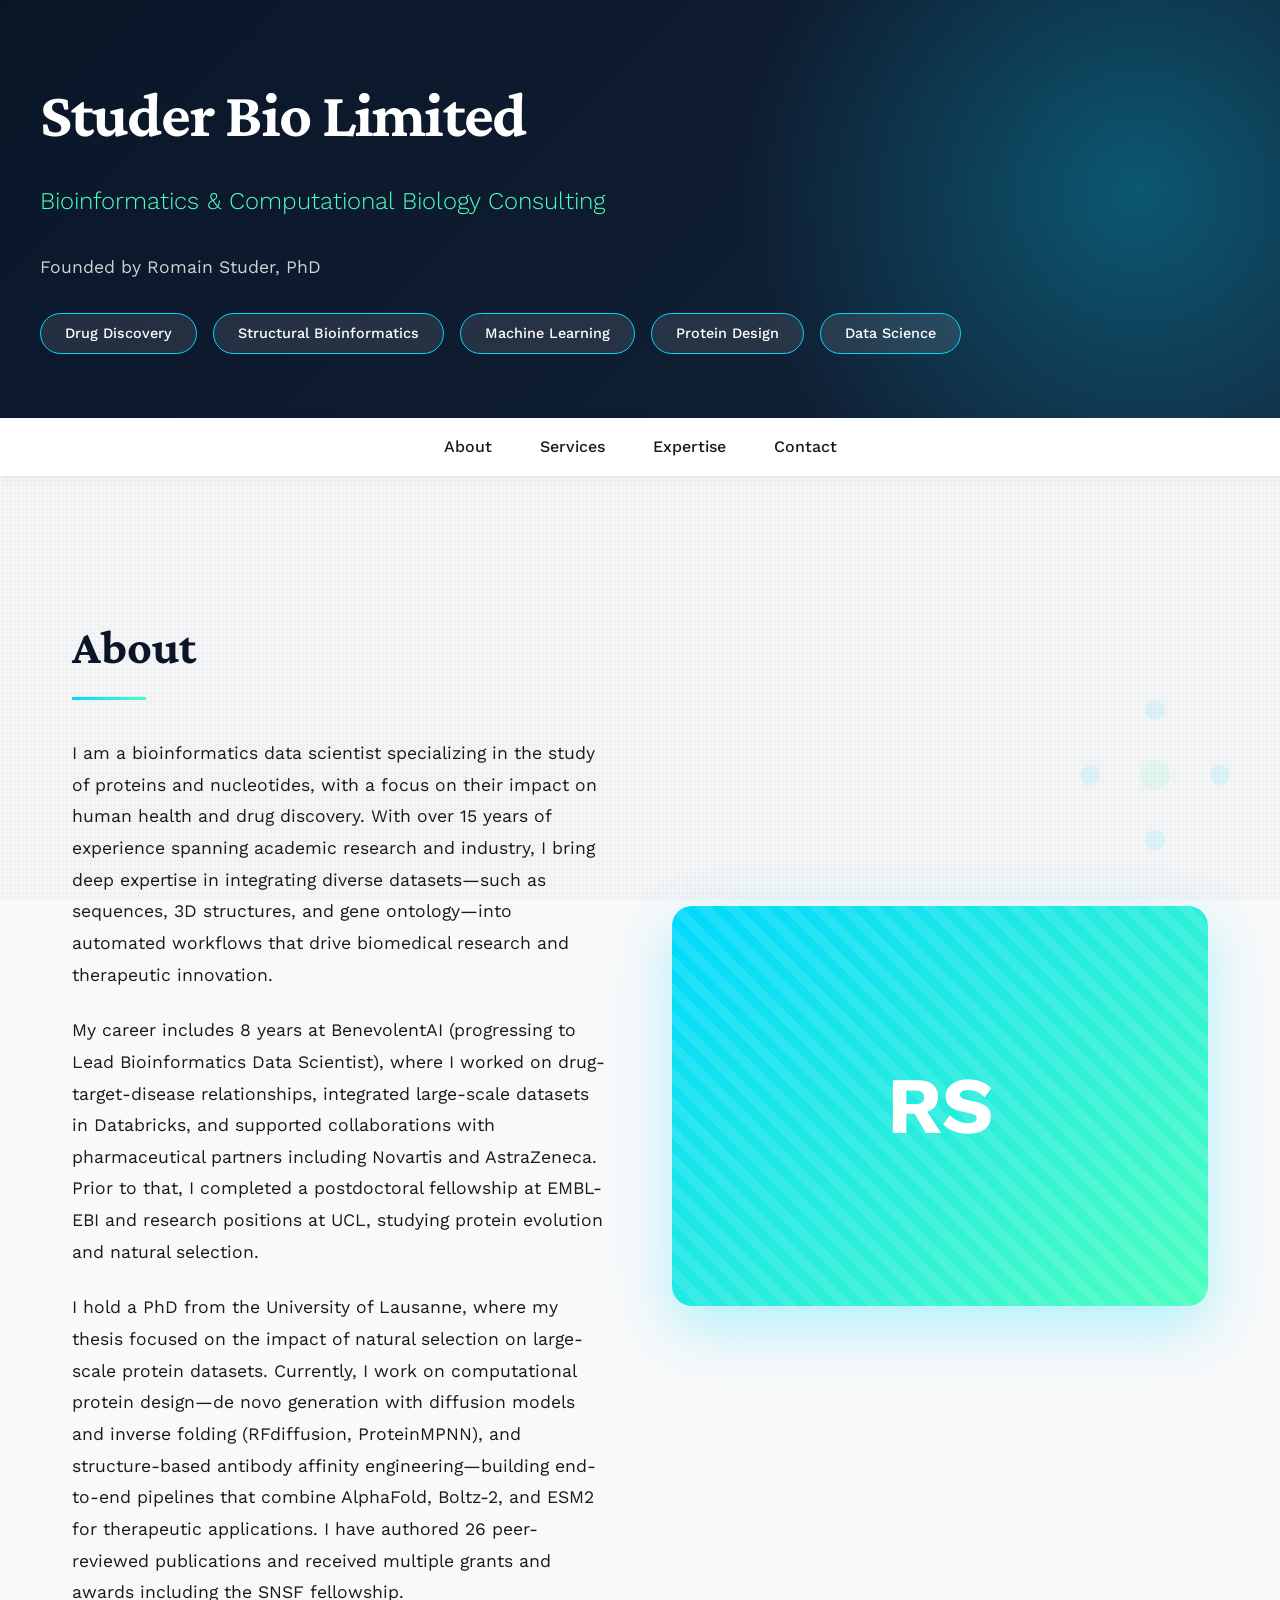
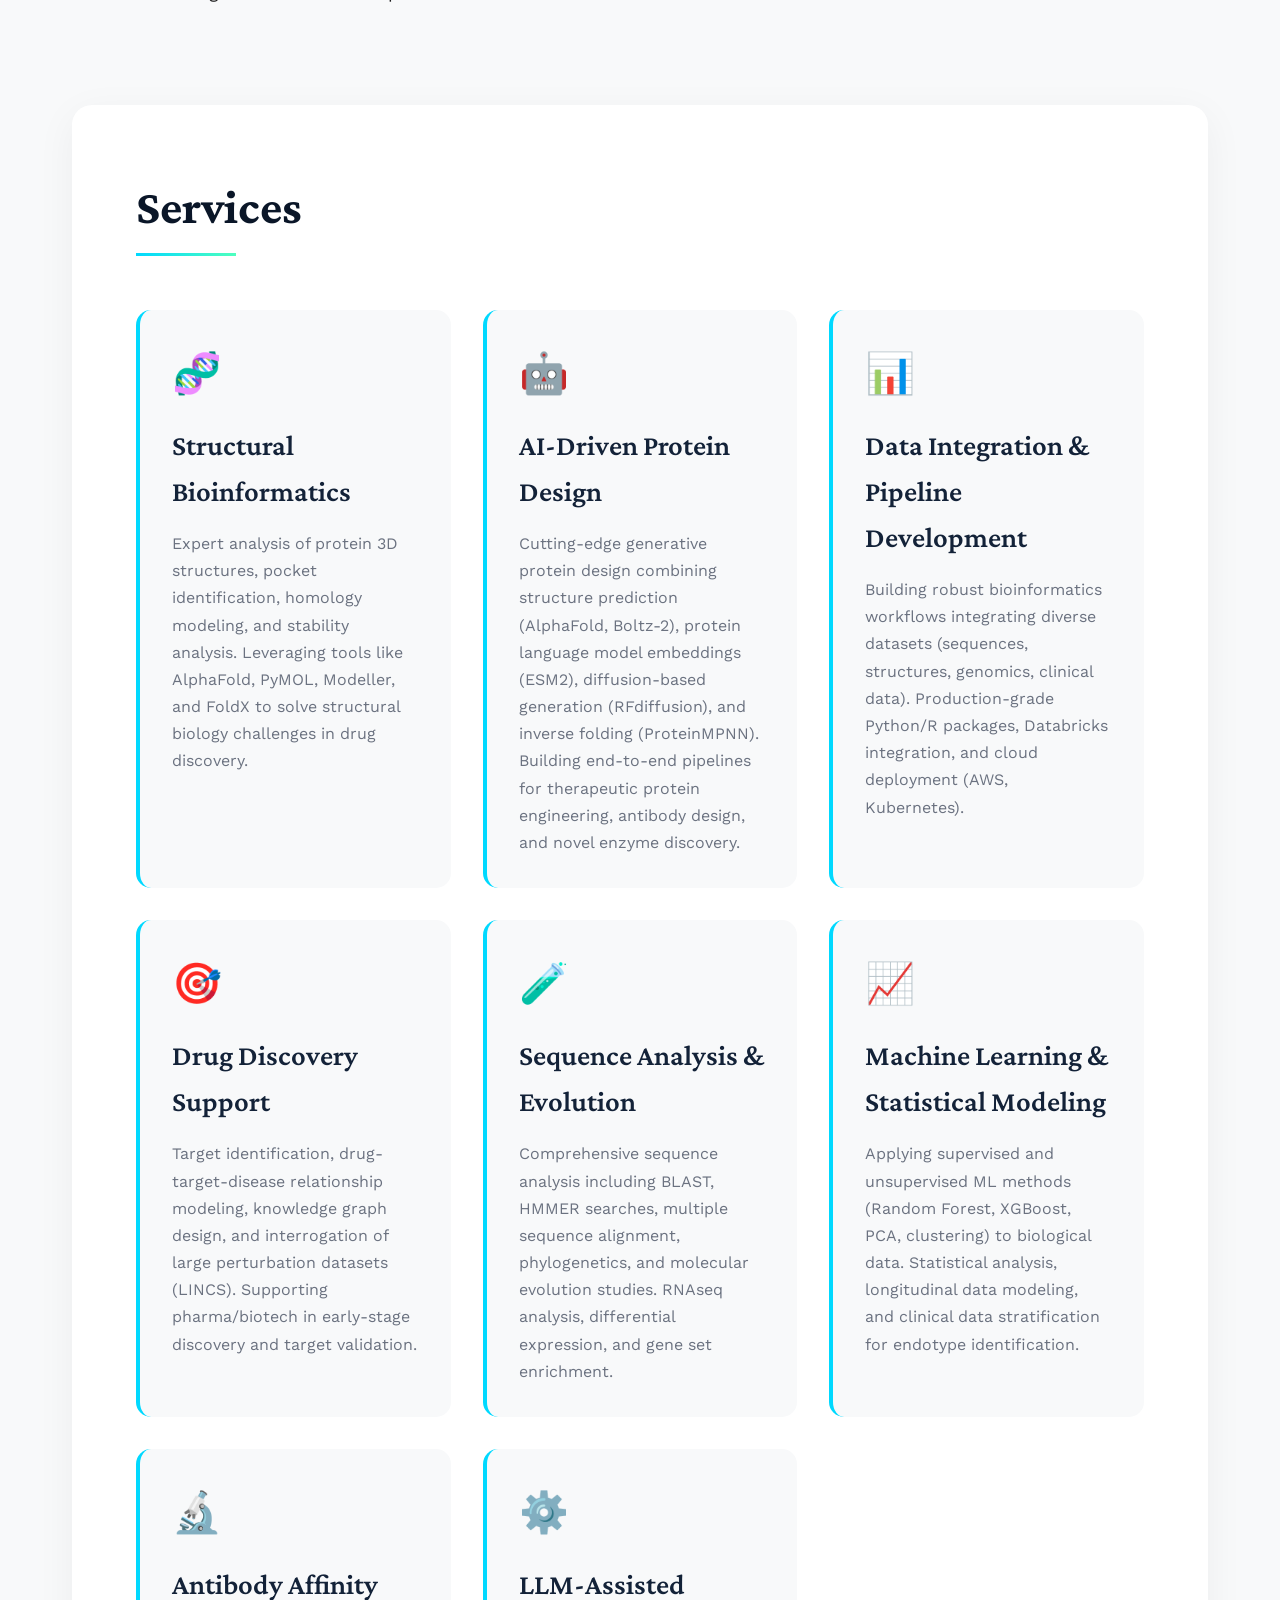
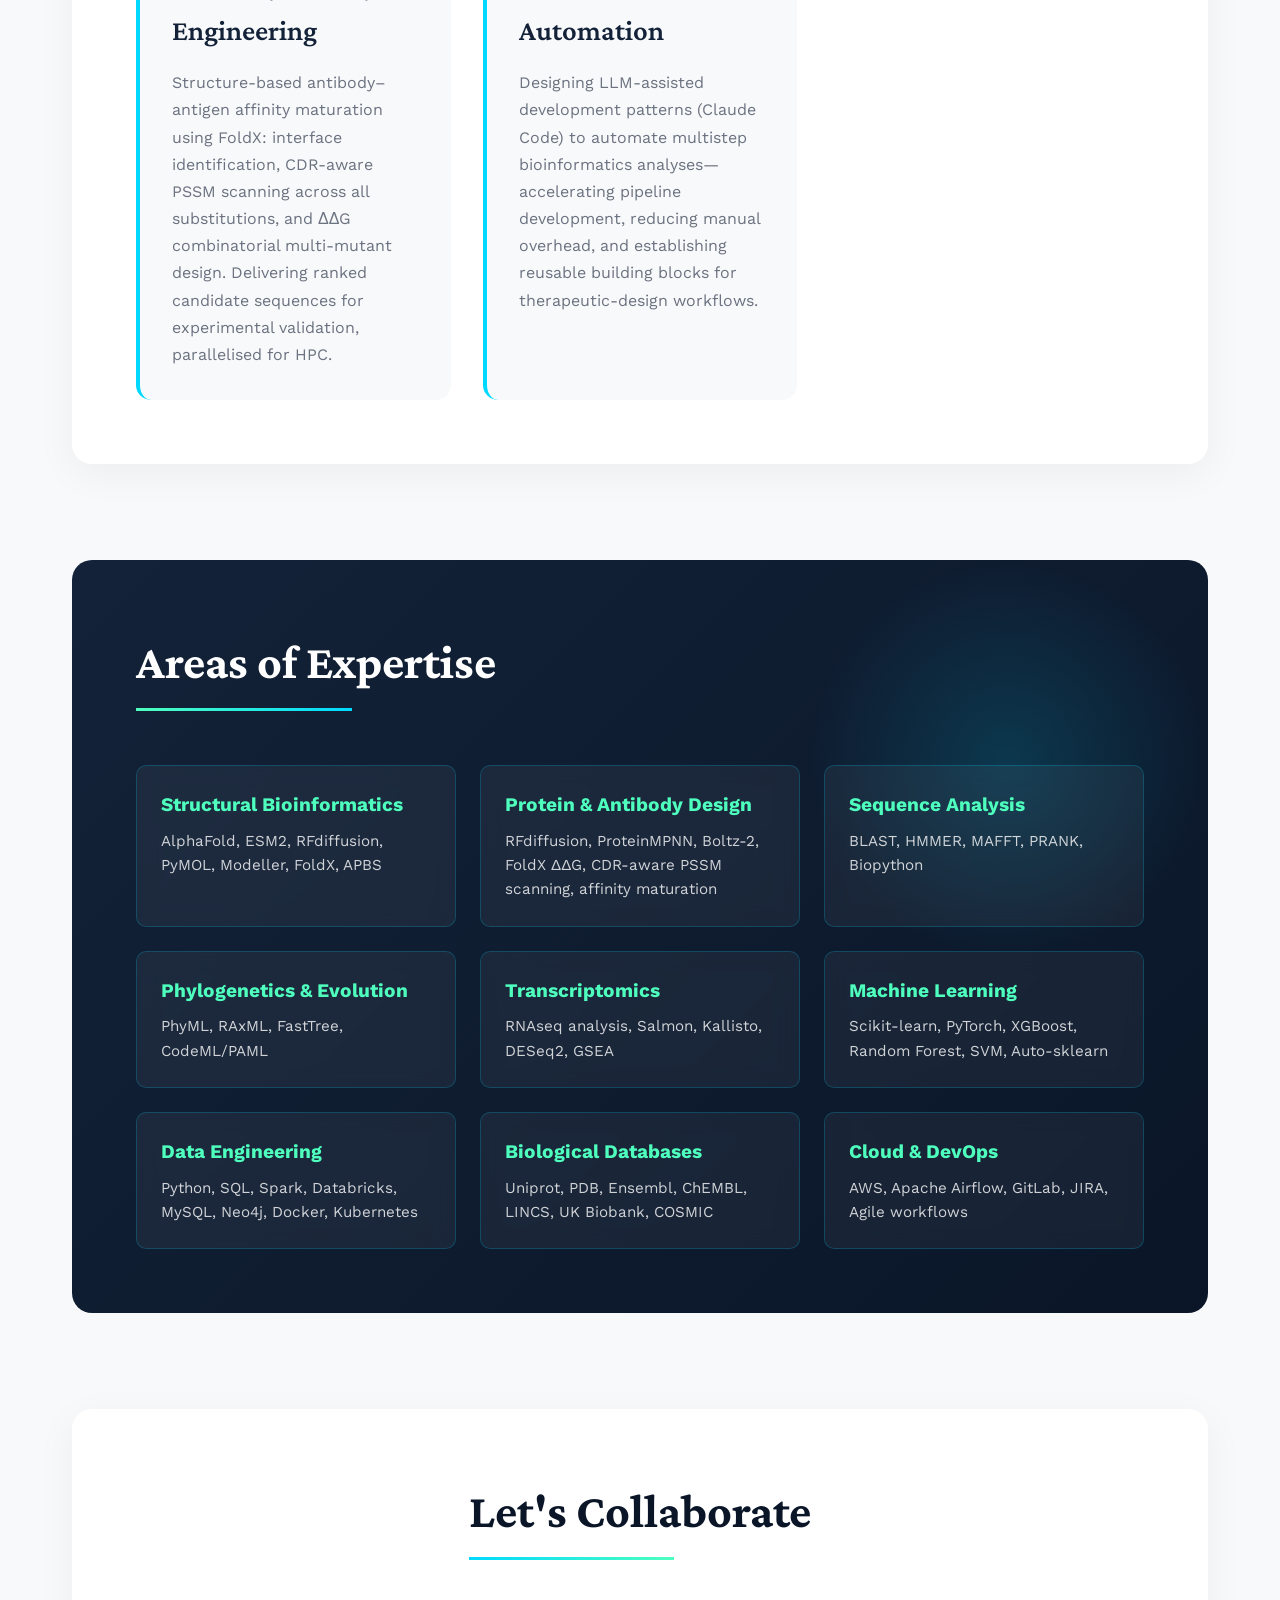
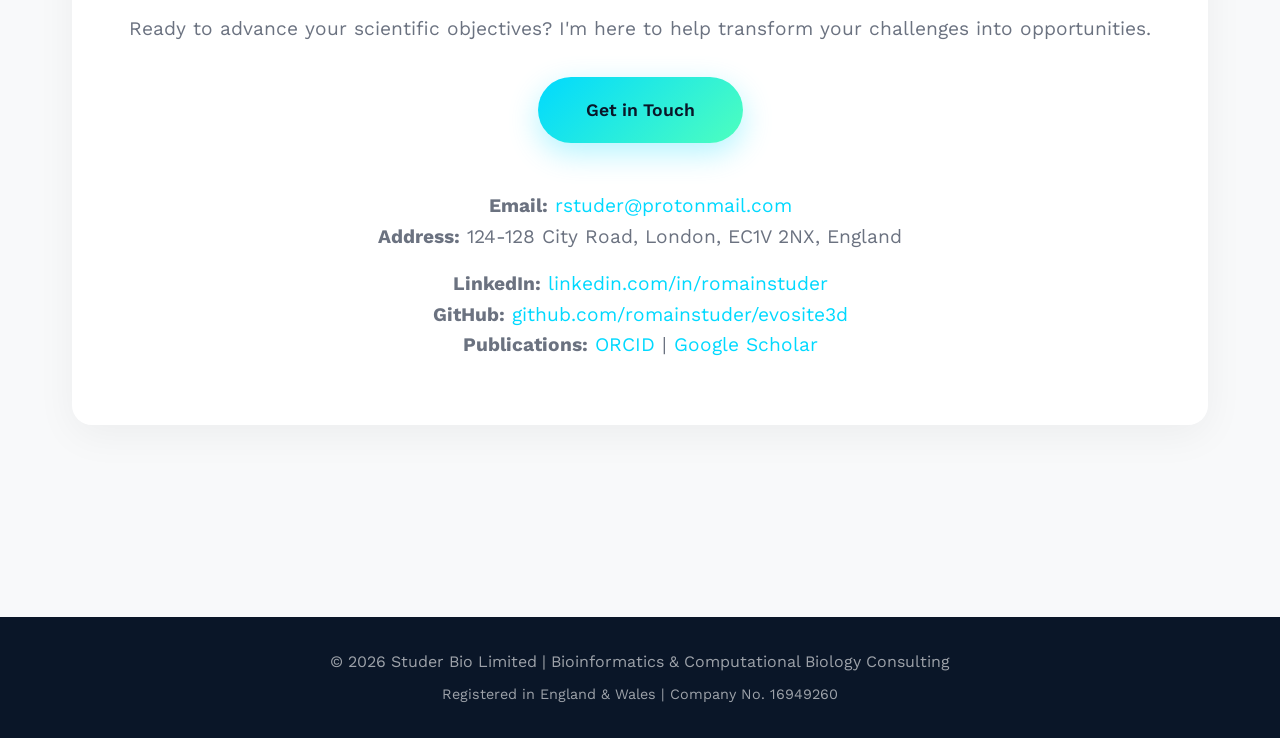
==== index.html @ c6177811 "add files" ====
<!DOCTYPE html>
<html lang="en">
<head>
    <meta charset="UTF-8">
    <meta name="viewport" content="width=device-width, initial-scale=1.0">
    <title>Studer Bio Limited - Bioinformatics & Computational Biology Consulting</title>
    <link href="https://fonts.googleapis.com/css2?family=Crimson+Pro:wght@400;600;700&family=Work+Sans:wght@300;400;500;600&display=swap" rel="stylesheet">
    <link rel="stylesheet" href="styles.css">
</head>
<body>
    <div class="bg-pattern"></div>
    
    <header>
        <div class="header-content">
            <h1>Studer Bio Limited</h1>
            <p class="tagline">Bioinformatics & Computational Biology Consulting</p>
            <p style="font-size: 1.1rem; color: rgba(255, 255, 255, 0.8); margin-top: 0.5rem;">Founded by Romain Studer, PhD</p>
            <div class="domains">
                <span class="domain-tag">Drug Discovery</span>
                <span class="domain-tag">Structural Bioinformatics</span>
                <span class="domain-tag">Machine Learning</span>
                <span class="domain-tag">Protein Design</span>
                <span class="domain-tag">Data Science</span>
            </div>
        </div>
    </header>

    <nav>
        <ul>
            <li><a href="#about">About</a></li>
            <li><a href="#services">Services</a></li>
            <li><a href="#expertise">Expertise</a></li>
            <li><a href="#contact">Contact</a></li>
        </ul>
    </nav>

    <main>
        <section id="about">
            <div class="about-text">
                <h2>About</h2>
                <p style="margin-top: 2rem;">
                    I am a bioinformatics data scientist specializing in the study of proteins and nucleotides, with a focus on their impact on human health and drug discovery. With over 15 years of experience spanning academic research and industry, I bring deep expertise in integrating diverse datasets—such as sequences, 3D structures, and gene ontology—into automated workflows that drive biomedical research and therapeutic innovation.
                </p>
                <p style="margin-top: 1.5rem;">
                    My career includes 8 years at BenevolentAI (progressing to Lead Bioinformatics Data Scientist), where I worked on drug-target-disease relationships, integrated large-scale datasets in Databricks, and supported collaborations with pharmaceutical partners including Novartis and AstraZeneca. Prior to that, I completed a postdoctoral fellowship at EMBL-EBI and research positions at UCL, studying protein evolution and natural selection.
                </p>
                <p style="margin-top: 1.5rem;">
                    I hold a PhD from the University of Lausanne, where my thesis focused on the impact of natural selection on large-scale protein datasets. Currently, I work on computational protein design—de novo generation with diffusion models and inverse folding (RFdiffusion, ProteinMPNN), and structure-based antibody affinity engineering—building end-to-end pipelines that combine AlphaFold, Boltz-2, and ESM2 for therapeutic applications. I have authored 26 peer-reviewed publications and received multiple grants and awards including the SNSF fellowship.
                </p>
            </div>
            <div class="about-image">
                <span style="position: relative; z-index: 1;">RS</span>
            </div>
        </section>

        <section id="services">
            <h2>Services</h2>
            <div class="services-grid">
                <div class="service-card">
                    <div class="service-icon">🧬</div>
                    <h3>Structural Bioinformatics</h3>
                    <p>Expert analysis of protein 3D structures, pocket identification, homology modeling, and stability analysis. Leveraging tools like AlphaFold, PyMOL, Modeller, and FoldX to solve structural biology challenges in drug discovery.</p>
                </div>
                <div class="service-card">
                    <div class="service-icon">🤖</div>
                    <h3>AI-Driven Protein Design</h3>
                    <p>Cutting-edge generative protein design combining structure prediction (AlphaFold, Boltz-2), protein language model embeddings (ESM2), diffusion-based generation (RFdiffusion), and inverse folding (ProteinMPNN). Building end-to-end pipelines for therapeutic protein engineering, antibody design, and novel enzyme discovery.</p>
                </div>
                <div class="service-card">
                    <div class="service-icon">📊</div>
                    <h3>Data Integration & Pipeline Development</h3>
                    <p>Building robust bioinformatics workflows integrating diverse datasets (sequences, structures, genomics, clinical data). Production-grade Python/R packages, Databricks integration, and cloud deployment (AWS, Kubernetes).</p>
                </div>
                <div class="service-card">
                    <div class="service-icon">🎯</div>
                    <h3>Drug Discovery Support</h3>
                    <p>Target identification, drug-target-disease relationship modeling, knowledge graph design, and interrogation of large perturbation datasets (LINCS). Supporting pharma/biotech in early-stage discovery and target validation.</p>
                </div>
                <div class="service-card">
                    <div class="service-icon">🧪</div>
                    <h3>Sequence Analysis & Evolution</h3>
                    <p>Comprehensive sequence analysis including BLAST, HMMER searches, multiple sequence alignment, phylogenetics, and molecular evolution studies. RNAseq analysis, differential expression, and gene set enrichment.</p>
                </div>
                <div class="service-card">
                    <div class="service-icon">📈</div>
                    <h3>Machine Learning & Statistical Modeling</h3>
                    <p>Applying supervised and unsupervised ML methods (Random Forest, XGBoost, PCA, clustering) to biological data. Statistical analysis, longitudinal data modeling, and clinical data stratification for endotype identification.</p>
                </div>
                <div class="service-card">
                    <div class="service-icon">🔬</div>
                    <h3>Antibody Affinity Engineering</h3>
                    <p>Structure-based antibody–antigen affinity maturation using FoldX: interface identification, CDR-aware PSSM scanning across all substitutions, and ΔΔG combinatorial multi-mutant design. Delivering ranked candidate sequences for experimental validation, parallelised for HPC.</p>
                </div>
                <div class="service-card">
                    <div class="service-icon">⚙️</div>
                    <h3>LLM-Assisted Automation</h3>
                    <p>Designing LLM-assisted development patterns (Claude Code) to automate multistep bioinformatics analyses—accelerating pipeline development, reducing manual overhead, and establishing reusable building blocks for therapeutic-design workflows.</p>
                </div>
            </div>
        </section>

        <section id="expertise">
            <div class="expertise-content">
                <h2>Areas of Expertise</h2>
                <div class="expertise-list">
                    <div class="expertise-item">
                        <h4>Structural Bioinformatics</h4>
                        <p>AlphaFold, ESM2, RFdiffusion, PyMOL, Modeller, FoldX, APBS</p>
                    </div>
                    <div class="expertise-item">
                        <h4>Protein & Antibody Design</h4>
                        <p>RFdiffusion, ProteinMPNN, Boltz-2, FoldX ΔΔG, CDR-aware PSSM scanning, affinity maturation</p>
                    </div>
                    <div class="expertise-item">
                        <h4>Sequence Analysis</h4>
                        <p>BLAST, HMMER, MAFFT, PRANK, Biopython</p>
                    </div>
                    <div class="expertise-item">
                        <h4>Phylogenetics & Evolution</h4>
                        <p>PhyML, RAxML, FastTree, CodeML/PAML</p>
                    </div>
                    <div class="expertise-item">
                        <h4>Transcriptomics</h4>
                        <p>RNAseq analysis, Salmon, Kallisto, DESeq2, GSEA</p>
                    </div>
                    <div class="expertise-item">
                        <h4>Machine Learning</h4>
                        <p>Scikit-learn, PyTorch, XGBoost, Random Forest, SVM, Auto-sklearn</p>
                    </div>
                    <div class="expertise-item">
                        <h4>Data Engineering</h4>
                        <p>Python, SQL, Spark, Databricks, MySQL, Neo4j, Docker, Kubernetes</p>
                    </div>
                    <div class="expertise-item">
                        <h4>Biological Databases</h4>
                        <p>Uniprot, PDB, Ensembl, ChEMBL, LINCS, UK Biobank, COSMIC</p>
                    </div>
                    <div class="expertise-item">
                        <h4>Cloud & DevOps</h4>
                        <p>AWS, Apache Airflow, GitLab, JIRA, Agile workflows</p>
                    </div>
                </div>
            </div>
        </section>

        <section id="contact">
            <h2>Let's Collaborate</h2>
            <p class="contact-info">
                Ready to advance your scientific objectives? I'm here to help transform your challenges into opportunities.
            </p>
            <a href="mailto:rstuder@protonmail.com" class="contact-button">Get in Touch</a>
            <div class="contact-info" style="margin-top: 3rem;">
                <p><strong>Email:</strong> <a href="mailto:rstuder@protonmail.com" style="color: var(--cyan); text-decoration: none;">rstuder@protonmail.com</a></p>
                <p><strong>Address:</strong> 124-128 City Road, London, EC1V 2NX, England</p>
                <p style="margin-top: 1rem;"><strong>LinkedIn:</strong> <a href="https://www.linkedin.com/in/romainstuder" style="color: var(--cyan); text-decoration: none;">linkedin.com/in/romainstuder</a></p>
                <p><strong>GitHub:</strong> <a href="https://github.com/romainstuder/evosite3d" style="color: var(--cyan); text-decoration: none;">github.com/romainstuder/evosite3d</a></p>
                <p><strong>Publications:</strong> <a href="https://orcid.org/0000-0003-0687-9848" style="color: var(--cyan); text-decoration: none;">ORCID</a> | <a href="https://scholar.google.com/citations?hl=en&user=i7Z0wHgAAAAJ" style="color: var(--cyan); text-decoration: none;">Google Scholar</a></p>
            </div>
        </section>
    </main>

    <footer>
        <p>&copy; 2026 Studer Bio Limited | Bioinformatics & Computational Biology Consulting</p>
        <p style="margin-top: 0.5rem; font-size: 0.9rem;">Registered in England & Wales | Company No. 16949260</p>
    </footer>

    <div class="molecule">
        <div class="molecule-circle"></div>
        <div class="molecule-circle"></div>
        <div class="molecule-circle"></div>
        <div class="molecule-circle"></div>
        <div class="molecule-circle"></div>
    </div>
</body>
</html>
---- styles.css ----
:root {
    --deep-navy: #0a1628;
    --midnight: #132238;
    --slate: #2d3e52;
    --cyan: #00d9ff;
    --cyan-glow: rgba(0, 217, 255, 0.3);
    --mint: #4effbe;
    --off-white: #f8f9fa;
    --light-gray: #e3e8ed;
    --text-dark: #1a1a1a;
    --text-light: #6b7280;
}

* {
    margin: 0;
    padding: 0;
    box-sizing: border-box;
}

body {
    font-family: 'Work Sans', sans-serif;
    color: var(--text-dark);
    line-height: 1.6;
    overflow-x: hidden;
    background: var(--off-white);
}

/* Animated background pattern */
.bg-pattern {
    position: fixed;
    top: 0;
    left: 0;
    right: 0;
    bottom: 0;
    z-index: -1;
    opacity: 0.03;
    background-image: 
        repeating-linear-gradient(0deg, transparent, transparent 2px, var(--deep-navy) 2px, var(--deep-navy) 4px),
        repeating-linear-gradient(90deg, transparent, transparent 2px, var(--deep-navy) 2px, var(--deep-navy) 4px);
    background-size: 60px 60px;
    animation: patternShift 20s linear infinite;
}

@keyframes patternShift {
    from { transform: translate(0, 0); }
    to { transform: translate(60px, 60px); }
}

/* Header/Hero */
header {
    background: linear-gradient(135deg, var(--deep-navy) 0%, var(--midnight) 100%);
    color: white;
    padding: 4rem 2rem;
    position: relative;
    overflow: hidden;
}

header::before {
    content: '';
    position: absolute;
    top: -50%;
    right: -20%;
    width: 800px;
    height: 800px;
    background: radial-gradient(circle, var(--cyan-glow) 0%, transparent 70%);
    animation: pulse 8s ease-in-out infinite;
}

@keyframes pulse {
    0%, 100% { transform: scale(1); opacity: 0.5; }
    50% { transform: scale(1.2); opacity: 0.8; }
}

.header-content {
    max-width: 1200px;
    margin: 0 auto;
    position: relative;
    z-index: 1;
}

.header-content h1 {
    font-family: 'Crimson Pro', serif;
    font-size: 4rem;
    font-weight: 700;
    margin-bottom: 1rem;
    letter-spacing: -0.02em;
    animation: slideInLeft 1s ease-out;
}

.header-content .tagline {
    font-size: 1.5rem;
    font-weight: 300;
    color: var(--mint);
    margin-bottom: 2rem;
    animation: slideInLeft 1s ease-out 0.2s backwards;
}

.header-content .domains {
    display: flex;
    flex-wrap: wrap;
    gap: 1rem;
    margin-top: 2rem;
    animation: slideInLeft 1s ease-out 0.4s backwards;
}

.domain-tag {
    padding: 0.5rem 1.5rem;
    background: rgba(255, 255, 255, 0.1);
    border: 1px solid var(--cyan);
    border-radius: 30px;
    font-size: 0.9rem;
    font-weight: 500;
    backdrop-filter: blur(10px);
    transition: all 0.3s ease;
}

.domain-tag:hover {
    background: var(--cyan);
    color: var(--deep-navy);
    transform: translateY(-2px);
    box-shadow: 0 4px 20px var(--cyan-glow);
}

@keyframes slideInLeft {
    from {
        opacity: 0;
        transform: translateX(-50px);
    }
    to {
        opacity: 1;
        transform: translateX(0);
    }
}

/* Navigation */
nav {
    background: white;
    padding: 1rem 2rem;
    box-shadow: 0 2px 10px rgba(0, 0, 0, 0.05);
    position: sticky;
    top: 0;
    z-index: 100;
}

nav ul {
    list-style: none;
    display: flex;
    justify-content: center;
    gap: 3rem;
    max-width: 1200px;
    margin: 0 auto;
}

nav a {
    text-decoration: none;
    color: var(--text-dark);
    font-weight: 500;
    font-size: 1rem;
    position: relative;
    transition: color 0.3s ease;
}

nav a::after {
    content: '';
    position: absolute;
    bottom: -5px;
    left: 0;
    width: 0;
    height: 2px;
    background: var(--cyan);
    transition: width 0.3s ease;
}

nav a:hover {
    color: var(--cyan);
}

nav a:hover::after {
    width: 100%;
}

/* Main Content */
main {
    max-width: 1200px;
    margin: 0 auto;
    padding: 2rem;
}

section {
    margin: 6rem 0;
    opacity: 0;
    animation: fadeInUp 0.8s ease-out forwards;
}

section:nth-child(1) { animation-delay: 0.1s; }
section:nth-child(2) { animation-delay: 0.2s; }
section:nth-child(3) { animation-delay: 0.3s; }
section:nth-child(4) { animation-delay: 0.4s; }

@keyframes fadeInUp {
    from {
        opacity: 0;
        transform: translateY(30px);
    }
    to {
        opacity: 1;
        transform: translateY(0);
    }
}

h2 {
    font-family: 'Crimson Pro', serif;
    font-size: 3rem;
    font-weight: 700;
    margin-bottom: 1rem;
    color: var(--deep-navy);
    position: relative;
    display: inline-block;
}

h2::after {
    content: '';
    position: absolute;
    bottom: -10px;
    left: 0;
    width: 60%;
    height: 3px;
    background: linear-gradient(90deg, var(--cyan), var(--mint));
}

h3 {
    font-family: 'Crimson Pro', serif;
    font-size: 1.8rem;
    font-weight: 600;
    margin-bottom: 0.5rem;
    color: var(--midnight);
}

/* About Section */
#about {
    display: grid;
    grid-template-columns: 1fr 1fr;
    gap: 4rem;
    align-items: center;
}

.about-text {
    font-size: 1.1rem;
    line-height: 1.8;
    color: var(--text-dark);
}

.about-image {
    background: linear-gradient(135deg, var(--cyan) 0%, var(--mint) 100%);
    height: 400px;
    border-radius: 20px;
    position: relative;
    overflow: hidden;
    display: flex;
    align-items: center;
    justify-content: center;
    font-size: 5rem;
    color: white;
    font-weight: 700;
    box-shadow: 0 20px 60px rgba(0, 217, 255, 0.3);
}

.about-image::before {
    content: '';
    position: absolute;
    top: -50%;
    left: -50%;
    width: 200%;
    height: 200%;
    background: repeating-linear-gradient(
        45deg,
        transparent,
        transparent 10px,
        rgba(255, 255, 255, 0.1) 10px,
        rgba(255, 255, 255, 0.1) 20px
    );
    animation: slidePattern 20s linear infinite;
}

@keyframes slidePattern {
    from { transform: translate(0, 0); }
    to { transform: translate(28.28px, 28.28px); }
}

/* Services Section */
#services {
    background: white;
    padding: 4rem;
    border-radius: 20px;
    box-shadow: 0 10px 40px rgba(0, 0, 0, 0.05);
}

.services-grid {
    display: grid;
    grid-template-columns: repeat(auto-fit, minmax(300px, 1fr));
    gap: 2rem;
    margin-top: 3rem;
}

.service-card {
    padding: 2rem;
    background: var(--off-white);
    border-radius: 15px;
    border-left: 4px solid var(--cyan);
    transition: all 0.3s ease;
    position: relative;
    overflow: hidden;
}

.service-card::before {
    content: '';
    position: absolute;
    top: 0;
    left: 0;
    width: 0;
    height: 100%;
    background: linear-gradient(135deg, var(--cyan) 0%, var(--mint) 100%);
    opacity: 0.05;
    transition: width 0.4s ease;
}

.service-card:hover::before {
    width: 100%;
}

.service-card:hover {
    transform: translateX(10px);
    box-shadow: -10px 10px 30px rgba(0, 217, 255, 0.2);
}

.service-icon {
    font-size: 2.5rem;
    margin-bottom: 1rem;
}

.service-card h3 {
    margin-bottom: 1rem;
}

.service-card p {
    color: var(--text-light);
    line-height: 1.7;
}

/* Expertise Section */
#expertise {
    background: linear-gradient(135deg, var(--midnight) 0%, var(--deep-navy) 100%);
    color: white;
    padding: 4rem;
    border-radius: 20px;
    position: relative;
    overflow: hidden;
}

#expertise::before {
    content: '';
    position: absolute;
    top: 0;
    right: 0;
    width: 400px;
    height: 400px;
    background: radial-gradient(circle, var(--cyan-glow) 0%, transparent 70%);
    opacity: 0.5;
}

#expertise h2 {
    color: white;
}

#expertise h2::after {
    background: linear-gradient(90deg, var(--mint), var(--cyan));
}

.expertise-content {
    position: relative;
    z-index: 1;
}

.expertise-list {
    display: grid;
    grid-template-columns: repeat(auto-fit, minmax(250px, 1fr));
    gap: 1.5rem;
    margin-top: 3rem;
}

.expertise-item {
    padding: 1.5rem;
    background: rgba(255, 255, 255, 0.05);
    border-radius: 10px;
    border: 1px solid rgba(0, 217, 255, 0.2);
    backdrop-filter: blur(10px);
    transition: all 0.3s ease;
}

.expertise-item:hover {
    background: rgba(0, 217, 255, 0.1);
    border-color: var(--cyan);
    transform: translateY(-5px);
}

.expertise-item h4 {
    font-size: 1.2rem;
    margin-bottom: 0.5rem;
    color: var(--mint);
}

.expertise-item p {
    color: rgba(255, 255, 255, 0.8);
    font-size: 0.95rem;
}

/* Contact Section */
#contact {
    text-align: center;
    padding: 4rem 2rem;
    background: white;
    border-radius: 20px;
    box-shadow: 0 10px 40px rgba(0, 0, 0, 0.05);
}

#contact h2 {
    margin-bottom: 2rem;
}

.contact-info {
    font-size: 1.2rem;
    margin-top: 2rem;
    color: var(--text-light);
}

.contact-button {
    display: inline-block;
    margin-top: 2rem;
    padding: 1.2rem 3rem;
    background: linear-gradient(135deg, var(--cyan) 0%, var(--mint) 100%);
    color: var(--deep-navy);
    text-decoration: none;
    font-weight: 600;
    font-size: 1.1rem;
    border-radius: 50px;
    transition: all 0.3s ease;
    box-shadow: 0 10px 30px var(--cyan-glow);
}

.contact-button:hover {
    transform: translateY(-5px);
    box-shadow: 0 15px 40px var(--cyan-glow);
}

/* Footer */
footer {
    background: var(--deep-navy);
    color: white;
    text-align: center;
    padding: 2rem;
    margin-top: 4rem;
}

footer p {
    color: rgba(255, 255, 255, 0.6);
}

/* Responsive */
@media (max-width: 768px) {
    .header-content h1 {
        font-size: 2.5rem;
    }

    .header-content .tagline {
        font-size: 1.2rem;
    }

    #about {
        grid-template-columns: 1fr;
    }

    h2 {
        font-size: 2rem;
    }

    nav ul {
        gap: 1.5rem;
        flex-wrap: wrap;
    }

    .services-grid {
        grid-template-columns: 1fr;
    }
}

/* Decorative molecular structure */
.molecule {
    position: fixed;
    bottom: 50px;
    right: 50px;
    width: 150px;
    height: 150px;
    opacity: 0.1;
    z-index: -1;
    animation: rotate 20s linear infinite;
}

@keyframes rotate {
    from { transform: rotate(0deg); }
    to { transform: rotate(360deg); }
}

.molecule-circle {
    position: absolute;
    width: 20px;
    height: 20px;
    background: var(--cyan);
    border-radius: 50%;
}

.molecule-circle:nth-child(1) { top: 0; left: 50%; transform: translateX(-50%); }
.molecule-circle:nth-child(2) { bottom: 0; left: 50%; transform: translateX(-50%); }
.molecule-circle:nth-child(3) { top: 50%; left: 0; transform: translateY(-50%); }
.molecule-circle:nth-child(4) { top: 50%; right: 0; transform: translateY(-50%); }
.molecule-circle:nth-child(5) { top: 50%; left: 50%; transform: translate(-50%, -50%); width: 30px; height: 30px; background: var(--mint); }
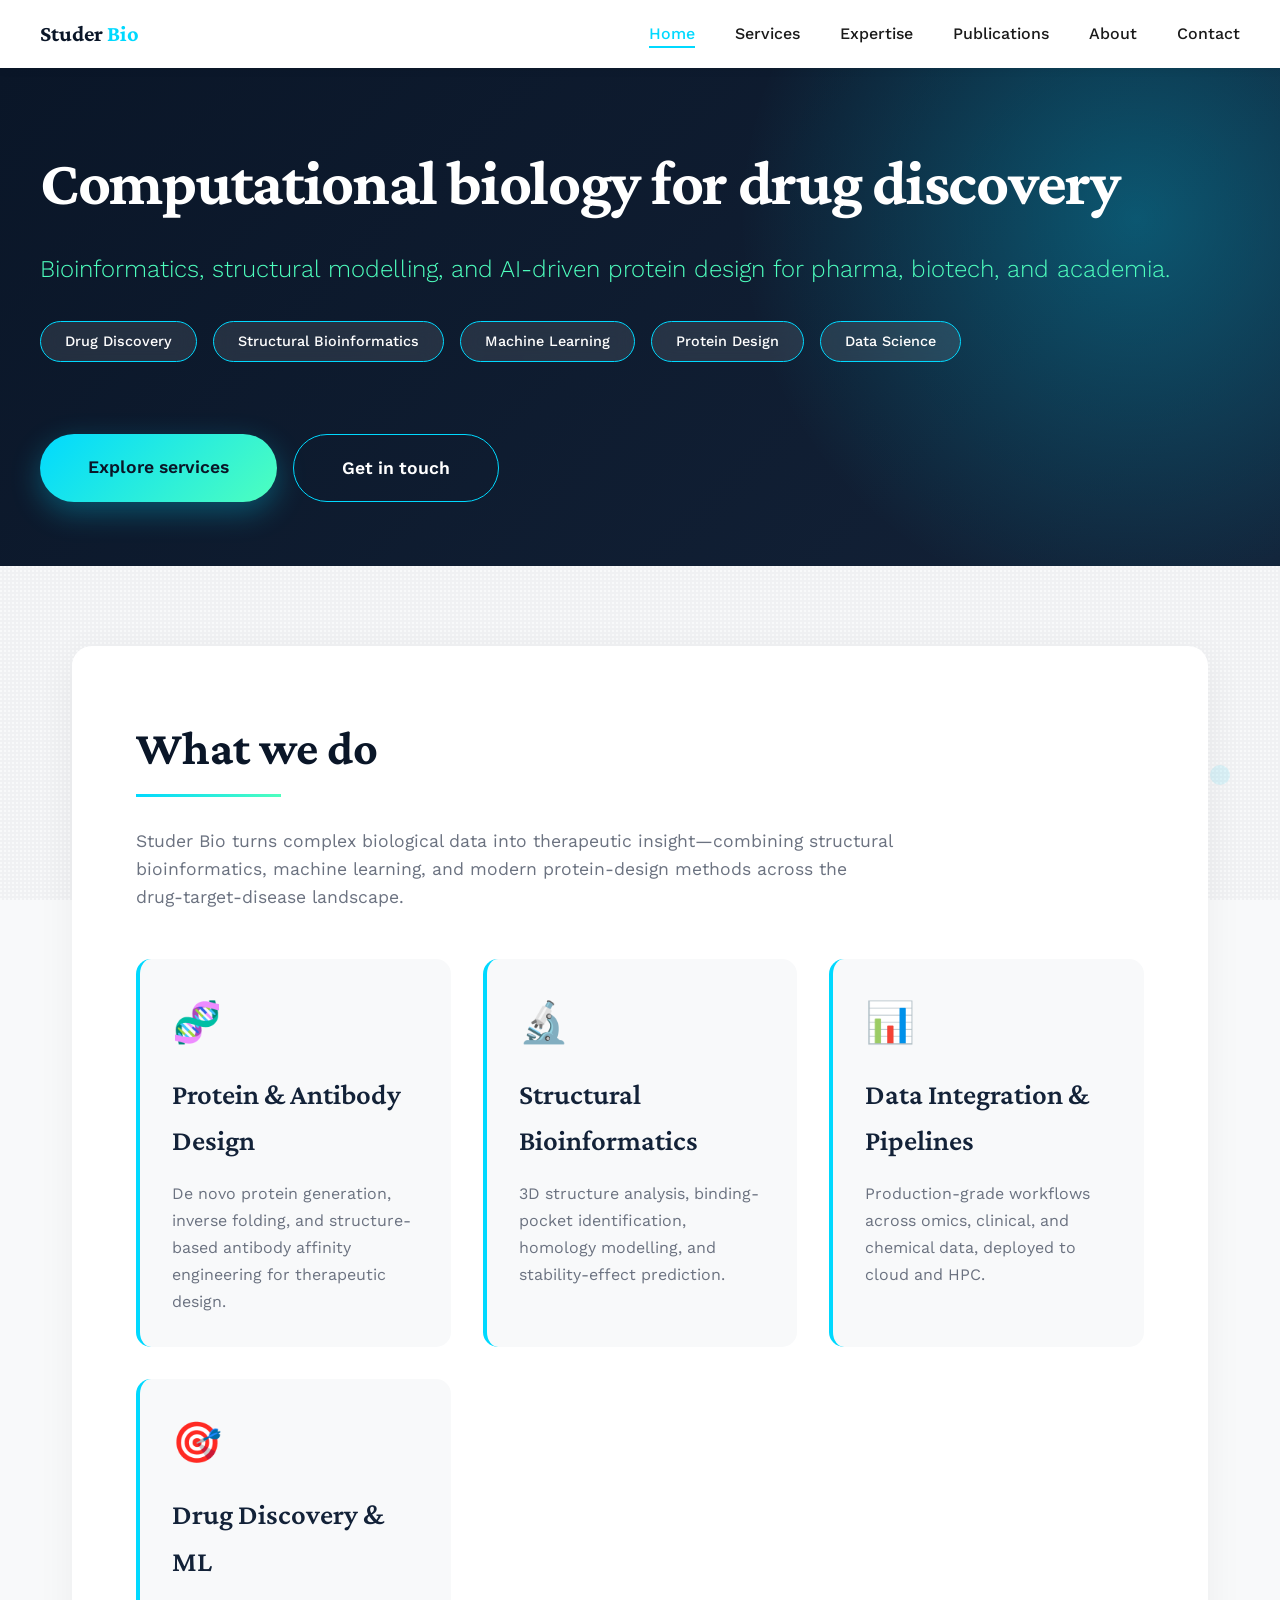
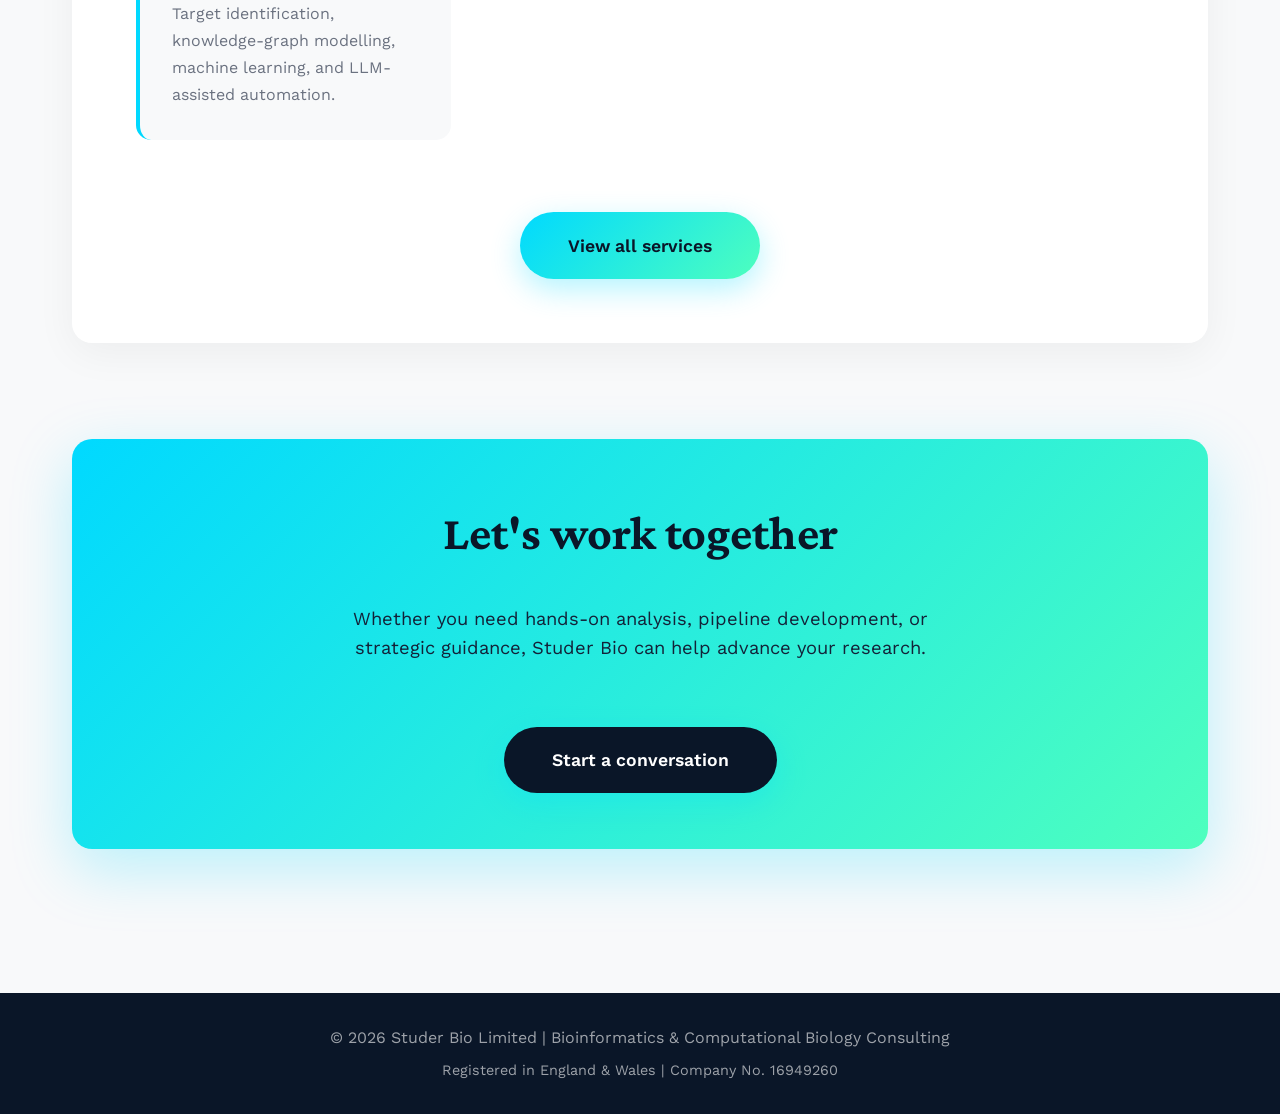
==== commit 867040bb: "update" ====
--- a/index.html
+++ b/index.html
@@ -3,18 +3,31 @@
 <head>
     <meta charset="UTF-8">
     <meta name="viewport" content="width=device-width, initial-scale=1.0">
-    <title>Studer Bio Limited - Bioinformatics & Computational Biology Consulting</title>
+    <title>Studer Bio Limited | Bioinformatics & Computational Biology Consulting</title>
     <link href="https://fonts.googleapis.com/css2?family=Crimson+Pro:wght@400;600;700&family=Work+Sans:wght@300;400;500;600&display=swap" rel="stylesheet">
     <link rel="stylesheet" href="styles.css">
 </head>
 <body>
     <div class="bg-pattern"></div>
-    
-    <header>
+
+    <nav>
+        <div class="nav-inner">
+            <a href="index.html" class="nav-brand">Studer <span>Bio</span></a>
+            <ul>
+                <li><a href="index.html" class="active">Home</a></li>
+                <li><a href="services.html">Services</a></li>
+                <li><a href="expertise.html">Expertise</a></li>
+                <li><a href="publications.html">Publications</a></li>
+                <li><a href="about.html">About</a></li>
+                <li><a href="contact.html">Contact</a></li>
+            </ul>
+        </div>
+    </nav>
+
+    <header id="top">
         <div class="header-content">
-            <h1>Studer Bio Limited</h1>
-            <p class="tagline">Bioinformatics & Computational Biology Consulting</p>
-            <p style="font-size: 1.1rem; color: rgba(255, 255, 255, 0.8); margin-top: 0.5rem;">Founded by Romain Studer, PhD</p>
+            <h1>Computational biology for drug discovery</h1>
+            <p class="tagline">Bioinformatics, structural modelling, and AI-driven protein design for pharma, biotech, and academia.</p>
             <div class="domains">
                 <span class="domain-tag">Drug Discovery</span>
                 <span class="domain-tag">Structural Bioinformatics</span>
@@ -22,146 +35,54 @@
                 <span class="domain-tag">Protein Design</span>
                 <span class="domain-tag">Data Science</span>
             </div>
+            <div class="hero-actions">
+                <a href="services.html" class="contact-button">Explore services</a>
+                <a href="contact.html" class="contact-button btn-secondary">Get in touch</a>
+            </div>
         </div>
     </header>
 
-    <nav>
-        <ul>
-            <li><a href="#about">About</a></li>
-            <li><a href="#services">Services</a></li>
-            <li><a href="#expertise">Expertise</a></li>
-            <li><a href="#contact">Contact</a></li>
-        </ul>
-    </nav>
-
     <main>
-        <section id="about">
-            <div class="about-text">
-                <h2>About</h2>
-                <p style="margin-top: 2rem;">
-                    I am a bioinformatics data scientist specializing in the study of proteins and nucleotides, with a focus on their impact on human health and drug discovery. With over 15 years of experience spanning academic research and industry, I bring deep expertise in integrating diverse datasets—such as sequences, 3D structures, and gene ontology—into automated workflows that drive biomedical research and therapeutic innovation.
-                </p>
-                <p style="margin-top: 1.5rem;">
-                    My career includes 8 years at BenevolentAI (progressing to Lead Bioinformatics Data Scientist), where I worked on drug-target-disease relationships, integrated large-scale datasets in Databricks, and supported collaborations with pharmaceutical partners including Novartis and AstraZeneca. Prior to that, I completed a postdoctoral fellowship at EMBL-EBI and research positions at UCL, studying protein evolution and natural selection.
-                </p>
-                <p style="margin-top: 1.5rem;">
-                    I hold a PhD from the University of Lausanne, where my thesis focused on the impact of natural selection on large-scale protein datasets. Currently, I work on computational protein design—de novo generation with diffusion models and inverse folding (RFdiffusion, ProteinMPNN), and structure-based antibody affinity engineering—building end-to-end pipelines that combine AlphaFold, Boltz-2, and ESM2 for therapeutic applications. I have authored 26 peer-reviewed publications and received multiple grants and awards including the SNSF fellowship.
-                </p>
+        <section class="panel">
+            <h2>What we do</h2>
+            <p class="panel-intro">Studer Bio turns complex biological data into therapeutic insight—combining structural bioinformatics, machine learning, and modern protein-design methods across the drug-target-disease landscape.</p>
+            <div class="services-grid">
+                <div class="service-card">
+                    <div class="service-icon">🧬</div>
+                    <h3>Protein &amp; Antibody Design</h3>
+                    <p>De novo protein generation, inverse folding, and structure-based antibody affinity engineering for therapeutic design.</p>
+                </div>
+                <div class="service-card">
+                    <div class="service-icon">🔬</div>
+                    <h3>Structural Bioinformatics</h3>
+                    <p>3D structure analysis, binding-pocket identification, homology modelling, and stability-effect prediction.</p>
+                </div>
+                <div class="service-card">
+                    <div class="service-icon">📊</div>
+                    <h3>Data Integration &amp; Pipelines</h3>
+                    <p>Production-grade workflows across omics, clinical, and chemical data, deployed to cloud and HPC.</p>
+                </div>
+                <div class="service-card">
+                    <div class="service-icon">🎯</div>
+                    <h3>Drug Discovery &amp; ML</h3>
+                    <p>Target identification, knowledge-graph modelling, machine learning, and LLM-assisted automation.</p>
+                </div>
             </div>
-            <div class="about-image">
-                <span style="position: relative; z-index: 1;">RS</span>
+            <div style="text-align: center; margin-top: 2.5rem;">
+                <a href="services.html" class="contact-button">View all services</a>
             </div>
         </section>
 
-        <section id="services">
-            <h2>Services</h2>
-            <div class="services-grid">
-                <div class="service-card">
-                    <div class="service-icon">🧬</div>
-                    <h3>Structural Bioinformatics</h3>
-                    <p>Expert analysis of protein 3D structures, pocket identification, homology modeling, and stability analysis. Leveraging tools like AlphaFold, PyMOL, Modeller, and FoldX to solve structural biology challenges in drug discovery.</p>
-                </div>
-                <div class="service-card">
-                    <div class="service-icon">🤖</div>
-                    <h3>AI-Driven Protein Design</h3>
-                    <p>Cutting-edge generative protein design combining structure prediction (AlphaFold, Boltz-2), protein language model embeddings (ESM2), diffusion-based generation (RFdiffusion), and inverse folding (ProteinMPNN). Building end-to-end pipelines for therapeutic protein engineering, antibody design, and novel enzyme discovery.</p>
-                </div>
-                <div class="service-card">
-                    <div class="service-icon">📊</div>
-                    <h3>Data Integration & Pipeline Development</h3>
-                    <p>Building robust bioinformatics workflows integrating diverse datasets (sequences, structures, genomics, clinical data). Production-grade Python/R packages, Databricks integration, and cloud deployment (AWS, Kubernetes).</p>
-                </div>
-                <div class="service-card">
-                    <div class="service-icon">🎯</div>
-                    <h3>Drug Discovery Support</h3>
-                    <p>Target identification, drug-target-disease relationship modeling, knowledge graph design, and interrogation of large perturbation datasets (LINCS). Supporting pharma/biotech in early-stage discovery and target validation.</p>
-                </div>
-                <div class="service-card">
-                    <div class="service-icon">🧪</div>
-                    <h3>Sequence Analysis & Evolution</h3>
-                    <p>Comprehensive sequence analysis including BLAST, HMMER searches, multiple sequence alignment, phylogenetics, and molecular evolution studies. RNAseq analysis, differential expression, and gene set enrichment.</p>
-                </div>
-                <div class="service-card">
-                    <div class="service-icon">📈</div>
-                    <h3>Machine Learning & Statistical Modeling</h3>
-                    <p>Applying supervised and unsupervised ML methods (Random Forest, XGBoost, PCA, clustering) to biological data. Statistical analysis, longitudinal data modeling, and clinical data stratification for endotype identification.</p>
-                </div>
-                <div class="service-card">
-                    <div class="service-icon">🔬</div>
-                    <h3>Antibody Affinity Engineering</h3>
-                    <p>Structure-based antibody–antigen affinity maturation using FoldX: interface identification, CDR-aware PSSM scanning across all substitutions, and ΔΔG combinatorial multi-mutant design. Delivering ranked candidate sequences for experimental validation, parallelised for HPC.</p>
-                </div>
-                <div class="service-card">
-                    <div class="service-icon">⚙️</div>
-                    <h3>LLM-Assisted Automation</h3>
-                    <p>Designing LLM-assisted development patterns (Claude Code) to automate multistep bioinformatics analyses—accelerating pipeline development, reducing manual overhead, and establishing reusable building blocks for therapeutic-design workflows.</p>
-                </div>
-            </div>
-        </section>
-
-        <section id="expertise">
-            <div class="expertise-content">
-                <h2>Areas of Expertise</h2>
-                <div class="expertise-list">
-                    <div class="expertise-item">
-                        <h4>Structural Bioinformatics</h4>
-                        <p>AlphaFold, ESM2, RFdiffusion, PyMOL, Modeller, FoldX, APBS</p>
-                    </div>
-                    <div class="expertise-item">
-                        <h4>Protein & Antibody Design</h4>
-                        <p>RFdiffusion, ProteinMPNN, Boltz-2, FoldX ΔΔG, CDR-aware PSSM scanning, affinity maturation</p>
-                    </div>
-                    <div class="expertise-item">
-                        <h4>Sequence Analysis</h4>
-                        <p>BLAST, HMMER, MAFFT, PRANK, Biopython</p>
-                    </div>
-                    <div class="expertise-item">
-                        <h4>Phylogenetics & Evolution</h4>
-                        <p>PhyML, RAxML, FastTree, CodeML/PAML</p>
-                    </div>
-                    <div class="expertise-item">
-                        <h4>Transcriptomics</h4>
-                        <p>RNAseq analysis, Salmon, Kallisto, DESeq2, GSEA</p>
-                    </div>
-                    <div class="expertise-item">
-                        <h4>Machine Learning</h4>
-                        <p>Scikit-learn, PyTorch, XGBoost, Random Forest, SVM, Auto-sklearn</p>
-                    </div>
-                    <div class="expertise-item">
-                        <h4>Data Engineering</h4>
-                        <p>Python, SQL, Spark, Databricks, MySQL, Neo4j, Docker, Kubernetes</p>
-                    </div>
-                    <div class="expertise-item">
-                        <h4>Biological Databases</h4>
-                        <p>Uniprot, PDB, Ensembl, ChEMBL, LINCS, UK Biobank, COSMIC</p>
-                    </div>
-                    <div class="expertise-item">
-                        <h4>Cloud & DevOps</h4>
-                        <p>AWS, Apache Airflow, GitLab, JIRA, Agile workflows</p>
-                    </div>
-                </div>
-            </div>
-        </section>
-
-        <section id="contact">
-            <h2>Let's Collaborate</h2>
-            <p class="contact-info">
-                Ready to advance your scientific objectives? I'm here to help transform your challenges into opportunities.
-            </p>
-            <a href="mailto:rstuder@protonmail.com" class="contact-button">Get in Touch</a>
-            <div class="contact-info" style="margin-top: 3rem;">
-                <p><strong>Email:</strong> <a href="mailto:rstuder@protonmail.com" style="color: var(--cyan); text-decoration: none;">rstuder@protonmail.com</a></p>
-                <p><strong>Address:</strong> 124-128 City Road, London, EC1V 2NX, England</p>
-                <p style="margin-top: 1rem;"><strong>LinkedIn:</strong> <a href="https://www.linkedin.com/in/romainstuder" style="color: var(--cyan); text-decoration: none;">linkedin.com/in/romainstuder</a></p>
-                <p><strong>GitHub:</strong> <a href="https://github.com/romainstuder/evosite3d" style="color: var(--cyan); text-decoration: none;">github.com/romainstuder/evosite3d</a></p>
-                <p><strong>Publications:</strong> <a href="https://orcid.org/0000-0003-0687-9848" style="color: var(--cyan); text-decoration: none;">ORCID</a> | <a href="https://scholar.google.com/citations?hl=en&user=i7Z0wHgAAAAJ" style="color: var(--cyan); text-decoration: none;">Google Scholar</a></p>
-            </div>
+        <section class="cta">
+            <h2>Let's work together</h2>
+            <p>Whether you need hands-on analysis, pipeline development, or strategic guidance, Studer Bio can help advance your research.</p>
+            <a href="contact.html" class="contact-button">Start a conversation</a>
         </section>
     </main>
 
     <footer>
-        <p>&copy; 2026 Studer Bio Limited | Bioinformatics & Computational Biology Consulting</p>
-        <p style="margin-top: 0.5rem; font-size: 0.9rem;">Registered in England & Wales | Company No. 16949260</p>
+        <p>&copy; 2026 Studer Bio Limited | Bioinformatics &amp; Computational Biology Consulting</p>
+        <p style="margin-top: 0.5rem; font-size: 0.9rem;">Registered in England &amp; Wales | Company No. 16949260</p>
     </footer>
 
     <div class="molecule">
--- a/styles.css
+++ b/styles.css
@@ -38,12 +38,6 @@
         repeating-linear-gradient(0deg, transparent, transparent 2px, var(--deep-navy) 2px, var(--deep-navy) 4px),
         repeating-linear-gradient(90deg, transparent, transparent 2px, var(--deep-navy) 2px, var(--deep-navy) 4px);
     background-size: 60px 60px;
-    animation: patternShift 20s linear infinite;
-}
-
-@keyframes patternShift {
-    from { transform: translate(0, 0); }
-    to { transform: translate(60px, 60px); }
 }
 
 /* Header/Hero */
@@ -63,12 +57,6 @@
     width: 800px;
     height: 800px;
     background: radial-gradient(circle, var(--cyan-glow) 0%, transparent 70%);
-    animation: pulse 8s ease-in-out infinite;
-}
-
-@keyframes pulse {
-    0%, 100% { transform: scale(1); opacity: 0.5; }
-    50% { transform: scale(1.2); opacity: 0.8; }
 }
 
 .header-content {
@@ -84,7 +72,6 @@
     font-weight: 700;
     margin-bottom: 1rem;
     letter-spacing: -0.02em;
-    animation: slideInLeft 1s ease-out;
 }
 
 .header-content .tagline {
@@ -92,7 +79,6 @@
     font-weight: 300;
     color: var(--mint);
     margin-bottom: 2rem;
-    animation: slideInLeft 1s ease-out 0.2s backwards;
 }
 
 .header-content .domains {
@@ -100,7 +86,6 @@
     flex-wrap: wrap;
     gap: 1rem;
     margin-top: 2rem;
-    animation: slideInLeft 1s ease-out 0.4s backwards;
 }
 
 .domain-tag {
@@ -111,25 +96,6 @@
     font-size: 0.9rem;
     font-weight: 500;
     backdrop-filter: blur(10px);
-    transition: all 0.3s ease;
-}
-
-.domain-tag:hover {
-    background: var(--cyan);
-    color: var(--deep-navy);
-    transform: translateY(-2px);
-    box-shadow: 0 4px 20px var(--cyan-glow);
-}
-
-@keyframes slideInLeft {
-    from {
-        opacity: 0;
-        transform: translateX(-50px);
-    }
-    to {
-        opacity: 1;
-        transform: translateX(0);
-    }
 }
 
 /* Navigation */
@@ -142,13 +108,34 @@
     z-index: 100;
 }
 
+.nav-inner {
+    max-width: 1200px;
+    margin: 0 auto;
+    display: flex;
+    align-items: center;
+    justify-content: space-between;
+    gap: 2rem;
+    flex-wrap: wrap;
+}
+
+.nav-brand {
+    font-family: 'Crimson Pro', serif;
+    font-size: 1.4rem;
+    font-weight: 700;
+    color: var(--deep-navy);
+    text-decoration: none;
+    white-space: nowrap;
+}
+
+.nav-brand span {
+    color: var(--cyan);
+}
+
 nav ul {
     list-style: none;
     display: flex;
-    justify-content: center;
-    gap: 3rem;
-    max-width: 1200px;
-    margin: 0 auto;
+    gap: 2.5rem;
+    flex-wrap: wrap;
 }
 
 nav a {
@@ -179,6 +166,14 @@
     width: 100%;
 }
 
+nav a.active {
+    color: var(--cyan);
+}
+
+nav a.active::after {
+    width: 100%;
+}
+
 /* Main Content */
 main {
     max-width: 1200px;
@@ -188,24 +183,14 @@
 
 section {
     margin: 6rem 0;
-    opacity: 0;
-    animation: fadeInUp 0.8s ease-out forwards;
-}
-
-section:nth-child(1) { animation-delay: 0.1s; }
-section:nth-child(2) { animation-delay: 0.2s; }
-section:nth-child(3) { animation-delay: 0.3s; }
-section:nth-child(4) { animation-delay: 0.4s; }
-
-@keyframes fadeInUp {
-    from {
-        opacity: 0;
-        transform: translateY(30px);
-    }
-    to {
-        opacity: 1;
-        transform: translateY(0);
-    }
+}
+
+main > section:first-child {
+    margin-top: 3rem;
+}
+
+main > section:last-child {
+    margin-bottom: 3rem;
 }
 
 h2 {
@@ -279,12 +264,6 @@
         rgba(255, 255, 255, 0.1) 10px,
         rgba(255, 255, 255, 0.1) 20px
     );
-    animation: slidePattern 20s linear infinite;
-}
-
-@keyframes slidePattern {
-    from { transform: translate(0, 0); }
-    to { transform: translate(28.28px, 28.28px); }
 }
 
 /* Services Section */
@@ -307,30 +286,8 @@
     background: var(--off-white);
     border-radius: 15px;
     border-left: 4px solid var(--cyan);
-    transition: all 0.3s ease;
     position: relative;
     overflow: hidden;
-}
-
-.service-card::before {
-    content: '';
-    position: absolute;
-    top: 0;
-    left: 0;
-    width: 0;
-    height: 100%;
-    background: linear-gradient(135deg, var(--cyan) 0%, var(--mint) 100%);
-    opacity: 0.05;
-    transition: width 0.4s ease;
-}
-
-.service-card:hover::before {
-    width: 100%;
-}
-
-.service-card:hover {
-    transform: translateX(10px);
-    box-shadow: -10px 10px 30px rgba(0, 217, 255, 0.2);
 }
 
 .service-icon {
@@ -394,13 +351,6 @@
     border-radius: 10px;
     border: 1px solid rgba(0, 217, 255, 0.2);
     backdrop-filter: blur(10px);
-    transition: all 0.3s ease;
-}
-
-.expertise-item:hover {
-    background: rgba(0, 217, 255, 0.1);
-    border-color: var(--cyan);
-    transform: translateY(-5px);
 }
 
 .expertise-item h4 {
@@ -465,6 +415,107 @@
     color: rgba(255, 255, 255, 0.6);
 }
 
+/* Inner-page header band */
+.page-hero {
+    background: linear-gradient(135deg, var(--deep-navy) 0%, var(--midnight) 100%);
+    color: white;
+    padding: 3.5rem 2rem;
+    position: relative;
+    overflow: hidden;
+}
+
+.page-hero::before {
+    content: '';
+    position: absolute;
+    top: -50%;
+    right: -10%;
+    width: 600px;
+    height: 600px;
+    background: radial-gradient(circle, var(--cyan-glow) 0%, transparent 70%);
+}
+
+.page-hero-content {
+    max-width: 1200px;
+    margin: 0 auto;
+    position: relative;
+    z-index: 1;
+}
+
+.page-hero h1 {
+    font-family: 'Crimson Pro', serif;
+    font-size: 2.8rem;
+    font-weight: 700;
+    letter-spacing: -0.02em;
+}
+
+.page-hero p {
+    font-size: 1.15rem;
+    color: var(--mint);
+    margin-top: 0.75rem;
+    font-weight: 300;
+    max-width: 720px;
+}
+
+/* Generic white content panel */
+.panel {
+    background: white;
+    padding: 4rem;
+    border-radius: 20px;
+    box-shadow: 0 10px 40px rgba(0, 0, 0, 0.05);
+}
+
+.panel-intro {
+    font-size: 1.1rem;
+    color: var(--text-light);
+    max-width: 760px;
+    margin-top: 1.5rem;
+}
+
+/* Hero action buttons */
+.hero-actions {
+    display: flex;
+    flex-wrap: wrap;
+    gap: 1rem;
+    margin-top: 2.5rem;
+}
+
+.btn-secondary {
+    background: transparent;
+    border: 1px solid var(--cyan);
+    color: white;
+    box-shadow: none;
+}
+
+/* Call-to-action band */
+.cta {
+    background: linear-gradient(135deg, var(--cyan) 0%, var(--mint) 100%);
+    border-radius: 20px;
+    padding: 3.5rem 2rem;
+    text-align: center;
+    color: var(--deep-navy);
+    box-shadow: 0 20px 60px rgba(0, 217, 255, 0.25);
+}
+
+.cta h2 {
+    color: var(--deep-navy);
+}
+
+.cta h2::after {
+    display: none;
+}
+
+.cta p {
+    font-size: 1.15rem;
+    margin: 1rem auto 2rem;
+    color: var(--midnight);
+    max-width: 600px;
+}
+
+.cta .contact-button {
+    background: var(--deep-navy);
+    color: white;
+}
+
 /* Responsive */
 @media (max-width: 768px) {
     .header-content h1 {
@@ -490,6 +541,14 @@
 
     .services-grid {
         grid-template-columns: 1fr;
+    }
+
+    .page-hero h1 {
+        font-size: 2rem;
+    }
+
+    .panel {
+        padding: 2rem;
     }
 }
 
@@ -502,12 +561,6 @@
     height: 150px;
     opacity: 0.1;
     z-index: -1;
-    animation: rotate 20s linear infinite;
-}
-
-@keyframes rotate {
-    from { transform: rotate(0deg); }
-    to { transform: rotate(360deg); }
 }
 
 .molecule-circle {
